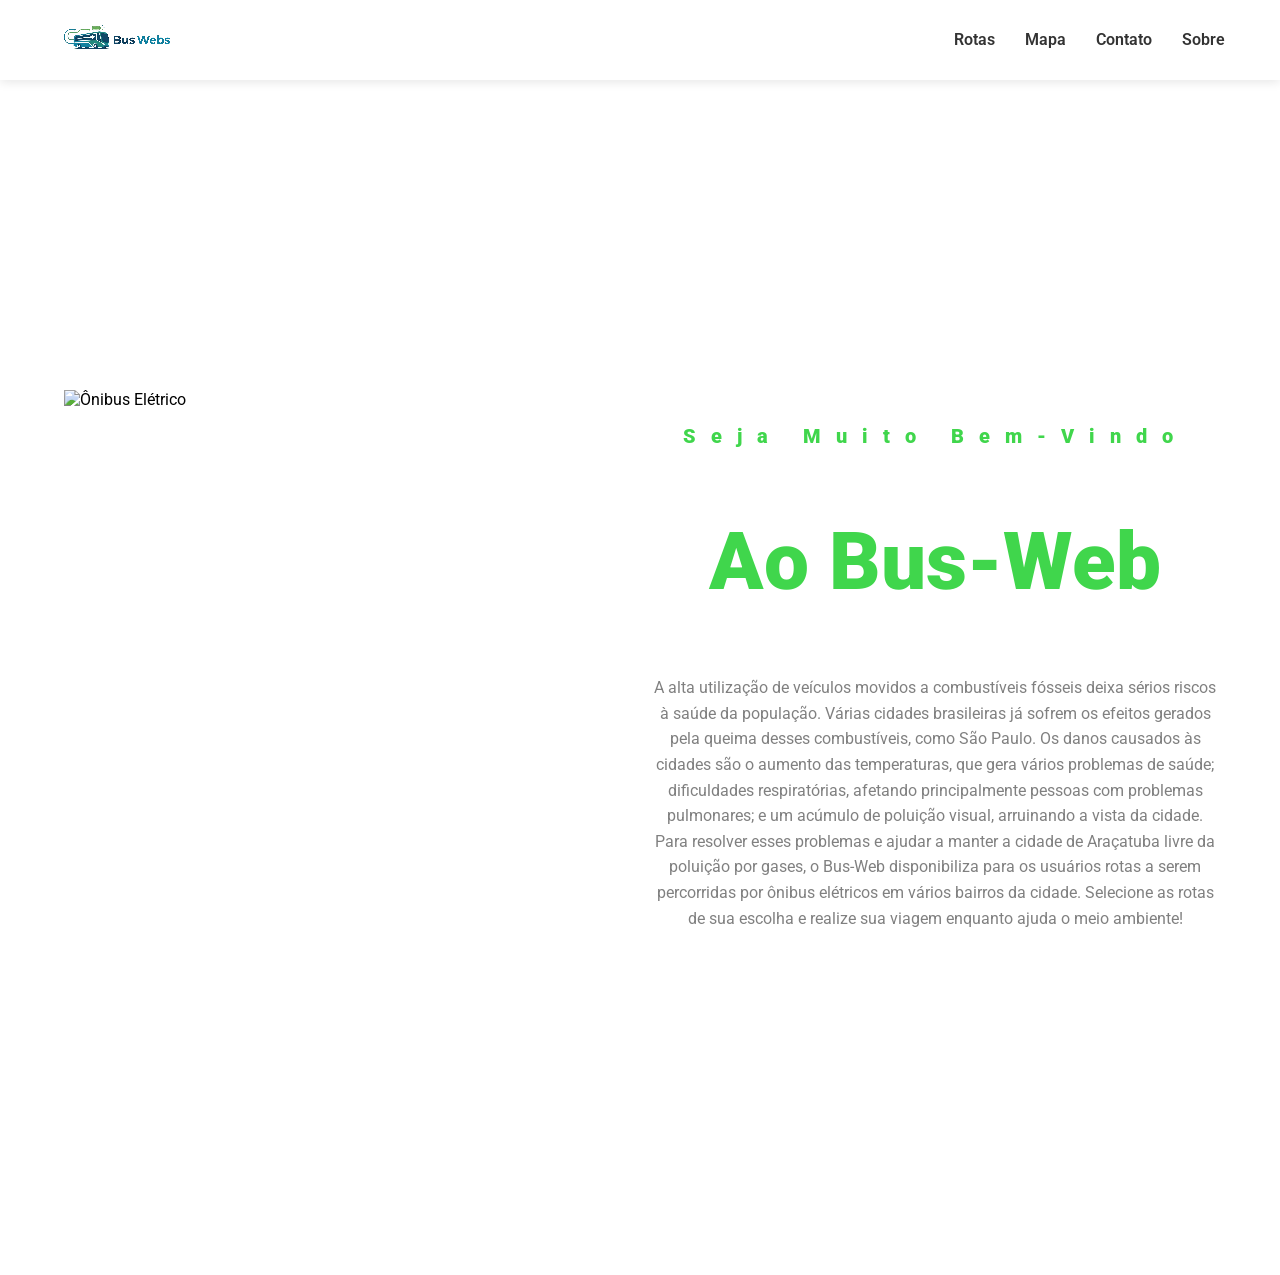
==== index.html @ e83d5c9b "Correção do style no index" ====
<!DOCTYPE html>
<html lang="pt-br">
<head>
    <meta charset="UTF-8">
    <meta name="viewport" content="width=device-width, initial-scale=1.0">
    <title>BusWebs</title>
    <link rel="stylesheet" href="/style/nav-bar-style.css">
    <link rel="stylesheet" href="/style/index-style.css">
</head>
<body>
 
    <nav class="navbar">

        <ul class="nav-bar-links">
        </ul>

    </nav>

    <!--Aréa onde se localiza A Imagem Secundária junto com a Imagem do Onibus-->
<section>

    <!--Area onde se Localiza a imagem do Onibus-->
    <div class="container-principal">

        <div class="areaImagem">

            <img src="Imagens/onibusverdin.jpeg" alt="Ônibus Elétrico" width="200" height="300">

        </div>

        <!--Area Onde Se localiza a área do Texto ao lado da Imagem!-->
        <div class="areaTexto">

            <h2 class="titulo-menor">Seja Muito Bem-Vindo</h2>
            <h2 class="titulo-principal">Ao Bus-Web</h2>

            <p>
                A alta utilização de veículos movidos a combustíveis fósseis deixa sérios riscos à saúde da população. Várias cidades brasileiras
                já sofrem os efeitos gerados pela queima desses combustíveis, como São Paulo. Os danos causados às cidades são o aumento das temperaturas,
                que gera vários problemas de saúde; dificuldades respiratórias, afetando principalmente pessoas com problemas pulmonares; e um acúmulo 
                de poluição visual, arruinando a vista da cidade. Para resolver esses problemas e ajudar a manter a cidade de Araçatuba livre da poluição por gases, 
                o Bus-Web disponibiliza para os usuários rotas a serem percorridas por ônibus elétricos em vários bairros da cidade. 
                Selecione as rotas de sua escolha e realize sua viagem enquanto ajuda o meio ambiente!
            </p>
        </div>

    </div>

</Section>

    <footer></footer>
    <script type= "module" src="/scripts/navBar.js"></script>
</body>
</html>
---- style/nav-bar-style.css ----
/* Cores fixas para facilitar na hora de alterar */
:root{
    --cor-fundo-principal: #ffffff;
    --cor-fundo-secundaria: ;
    --cor-passar-mouse-link: #007bff;
    --cor-link: #333333;
}
/* Navbar */
.navbar {
    width: 100%;
    height: 80px;
    background-color: var(--cor-fundo-principal);
    display: flex;
    align-items: center;
    justify-content: center;
    padding: 0 40px;
    box-shadow: 0 2px 10px rgba(0, 0, 0, 0.1);
    position: sticky;
}

/* Lista de links */
.nav-bar-links {
    width: 100%;
    max-width: 1200px;
    display: flex;
    align-items: center;
    justify-content: space-between;
    list-style: none;
    margin: 0;
    padding: 0;
}

/* Logo */
.nav-bar-links img {
    width: 130px;
    height: auto;
    cursor: pointer;
}

/* Links */
.nav-bar-links a {
    text-decoration: none;
    color: var(--cor-link);
    font-size: 16px;
    font-weight: 600;
    padding: 10px 15px;
    transition: 0.3s ease; /* TEMPO PARA MUDAR A COR NO HOVER E VOLTAR A ORIGINAL*/
    position: relative;
}

/* Joga o icone para a esquerda movendo todo o resto para direita */
.nav-bar-links li:first-child {
    margin-right: auto;
}

/* Efeito do hover (somente mudar a cor)*/
.nav-bar-links a:hover {
    color: var(--cor-passar-mouse-link);
}
---- style/index-style.css ----
@import url('https://fonts.googleapis.com/css2?family=Roboto:ital,wght@0,100..900;1,100..900&display=swap');
@import url('https://fonts.googleapis.com/css2?family=Story+Script&display=swap');

*{
    box-sizing: border-box;
}

body{
    margin: 0;
    font-family: "Roboto", sans-serif;
}

section{
    background-color: white;
    width: 100%;
}

.container-principal{
    display: flex;
    flex-direction: row;
    align-items: center;
    justify-content: center;
    gap: 40px;

    width: 100%;
    max-width: 1400px;
    padding: 60px 5%;
}

.areaTexto{
    flex: 1;
    min-width: 0;
    text-align: center;
}

.areaTexto h2{
    font-weight: 900;
    color: #40d64c; 
}

.titulo-menor{
    font-size: 20px;
    letter-spacing: 15px;
}

.titulo-principal{
    font-size: 80px;
}

.areaTexto p{
    text-align: center;
    color: gray;
    line-height: 1.6;
}

.areaImagem{
    flex: 0 0 35%;

}

.areaImagem img{
    display: block;
    width: 550px;
    height: auto;
    padding-top: 250px;
}
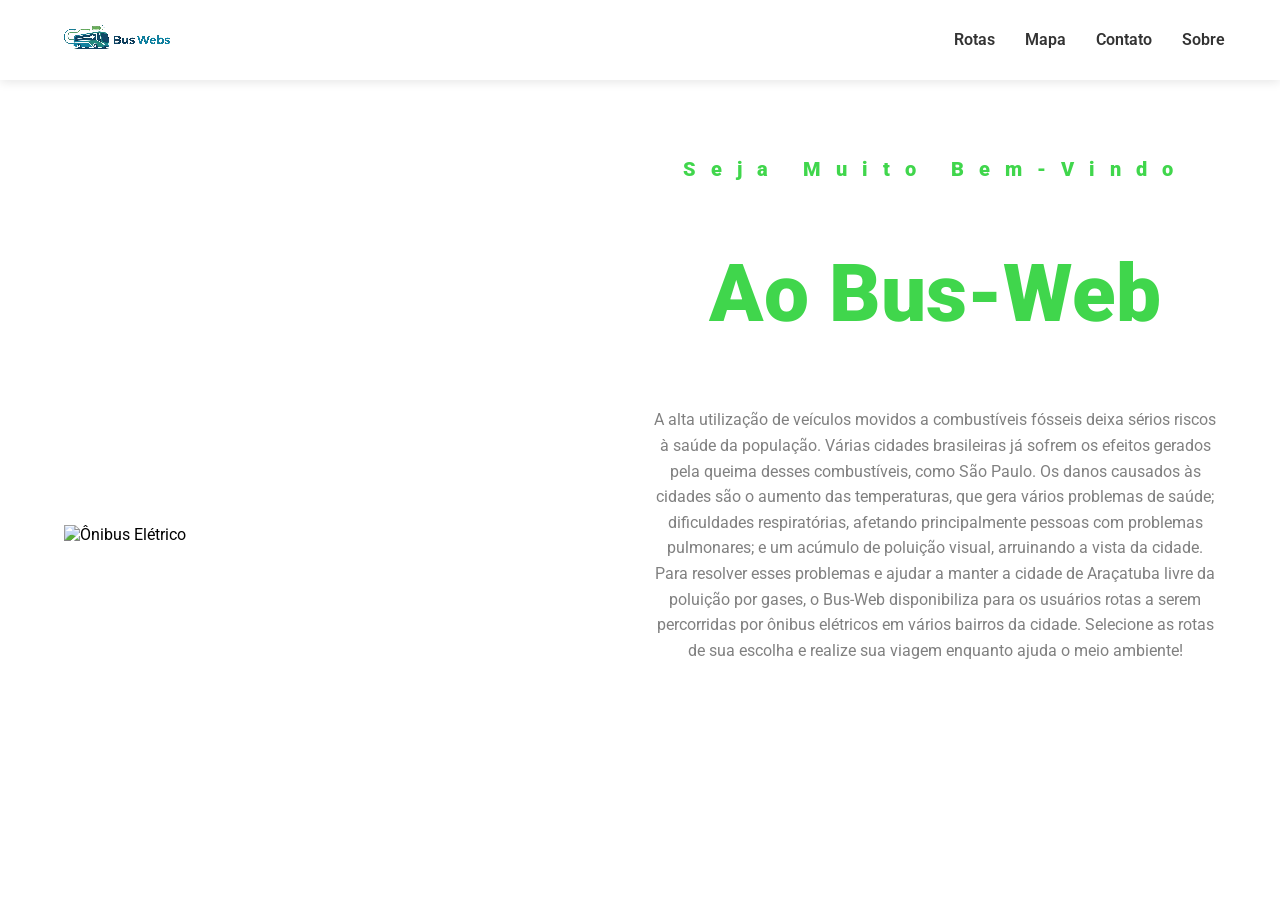
==== commit 928329b6: "Eu modifiquei o arquivo para que fique com identação correta e com pasta correta" ====
--- a/index.html
+++ b/index.html
@@ -1,54 +1,44 @@
 <!DOCTYPE html>
 <html lang="pt-br">
-<head>
-    <meta charset="UTF-8">
-    <meta name="viewport" content="width=device-width, initial-scale=1.0">
-    <title>BusWebs</title>
-    <link rel="stylesheet" href="/style/nav-bar-style.css">
-    <link rel="stylesheet" href="/style/index-style.css">
-</head>
-<body>
- 
-    <nav class="navbar">
+    <head>
+        <meta charset="UTF-8">
+        <meta name="viewport" content="width=device-width, initial-scale=1.0">
+        <title>BusWebs</title>
+        <link rel="stylesheet" href="style/nav-bar-style.css">
+        <link rel="stylesheet" href="style/index-style.css">
+    </head>
+    <body>
+        <nav class="navbar">
+            <ul class="nav-bar-links">
+            </ul>
+        </nav>
 
-        <ul class="nav-bar-links">
-        </ul>
+        <!--Aréa onde se localiza A Imagem Secundária junto com a Imagem do Onibus-->
+        <section>
+            <!--Area onde se Localiza a imagem do Onibus-->
+            <div class="container-principal">
+                <div class="areaImagem">
+                    <img src="Imagens/onibusverdin.jpeg" alt="Ônibus Elétrico">
+                </div>
 
-    </nav>
+                <!--Area Onde Se localiza a área do Texto ao lado da Imagem!-->
+                <div class="areaTexto">
+                    <h2 class="titulo-menor">Seja Muito Bem-Vindo</h2>
+                    <h2 class="titulo-principal">Ao Bus-Web</h2>
 
-    <!--Aréa onde se localiza A Imagem Secundária junto com a Imagem do Onibus-->
-<section>
+                    <p>
+                        A alta utilização de veículos movidos a combustíveis fósseis deixa sérios riscos à saúde da população. Várias cidades brasileiras
+                        já sofrem os efeitos gerados pela queima desses combustíveis, como São Paulo. Os danos causados às cidades são o aumento das temperaturas,
+                        que gera vários problemas de saúde; dificuldades respiratórias, afetando principalmente pessoas com problemas pulmonares; e um acúmulo 
+                        de poluição visual, arruinando a vista da cidade. Para resolver esses problemas e ajudar a manter a cidade de Araçatuba livre da poluição por gases, 
+                        o Bus-Web disponibiliza para os usuários rotas a serem percorridas por ônibus elétricos em vários bairros da cidade. 
+                        Selecione as rotas de sua escolha e realize sua viagem enquanto ajuda o meio ambiente!
+                    </p>
+                </div>
+            </div>
+        </section>
 
-    <!--Area onde se Localiza a imagem do Onibus-->
-    <div class="container-principal">
-
-        <div class="areaImagem">
-
-            <img src="Imagens/onibusverdin.jpeg" alt="Ônibus Elétrico" width="200" height="300">
-
-        </div>
-
-        <!--Area Onde Se localiza a área do Texto ao lado da Imagem!-->
-        <div class="areaTexto">
-
-            <h2 class="titulo-menor">Seja Muito Bem-Vindo</h2>
-            <h2 class="titulo-principal">Ao Bus-Web</h2>
-
-            <p>
-                A alta utilização de veículos movidos a combustíveis fósseis deixa sérios riscos à saúde da população. Várias cidades brasileiras
-                já sofrem os efeitos gerados pela queima desses combustíveis, como São Paulo. Os danos causados às cidades são o aumento das temperaturas,
-                que gera vários problemas de saúde; dificuldades respiratórias, afetando principalmente pessoas com problemas pulmonares; e um acúmulo 
-                de poluição visual, arruinando a vista da cidade. Para resolver esses problemas e ajudar a manter a cidade de Araçatuba livre da poluição por gases, 
-                o Bus-Web disponibiliza para os usuários rotas a serem percorridas por ônibus elétricos em vários bairros da cidade. 
-                Selecione as rotas de sua escolha e realize sua viagem enquanto ajuda o meio ambiente!
-            </p>
-        </div>
-
-    </div>
-
-</Section>
-
-    <footer></footer>
-    <script type= "module" src="/scripts/navBar.js"></script>
-</body>
+        <footer></footer>
+        <script type= "module" src="/scripts/navBar.js"></script>
+    </body>
 </html>
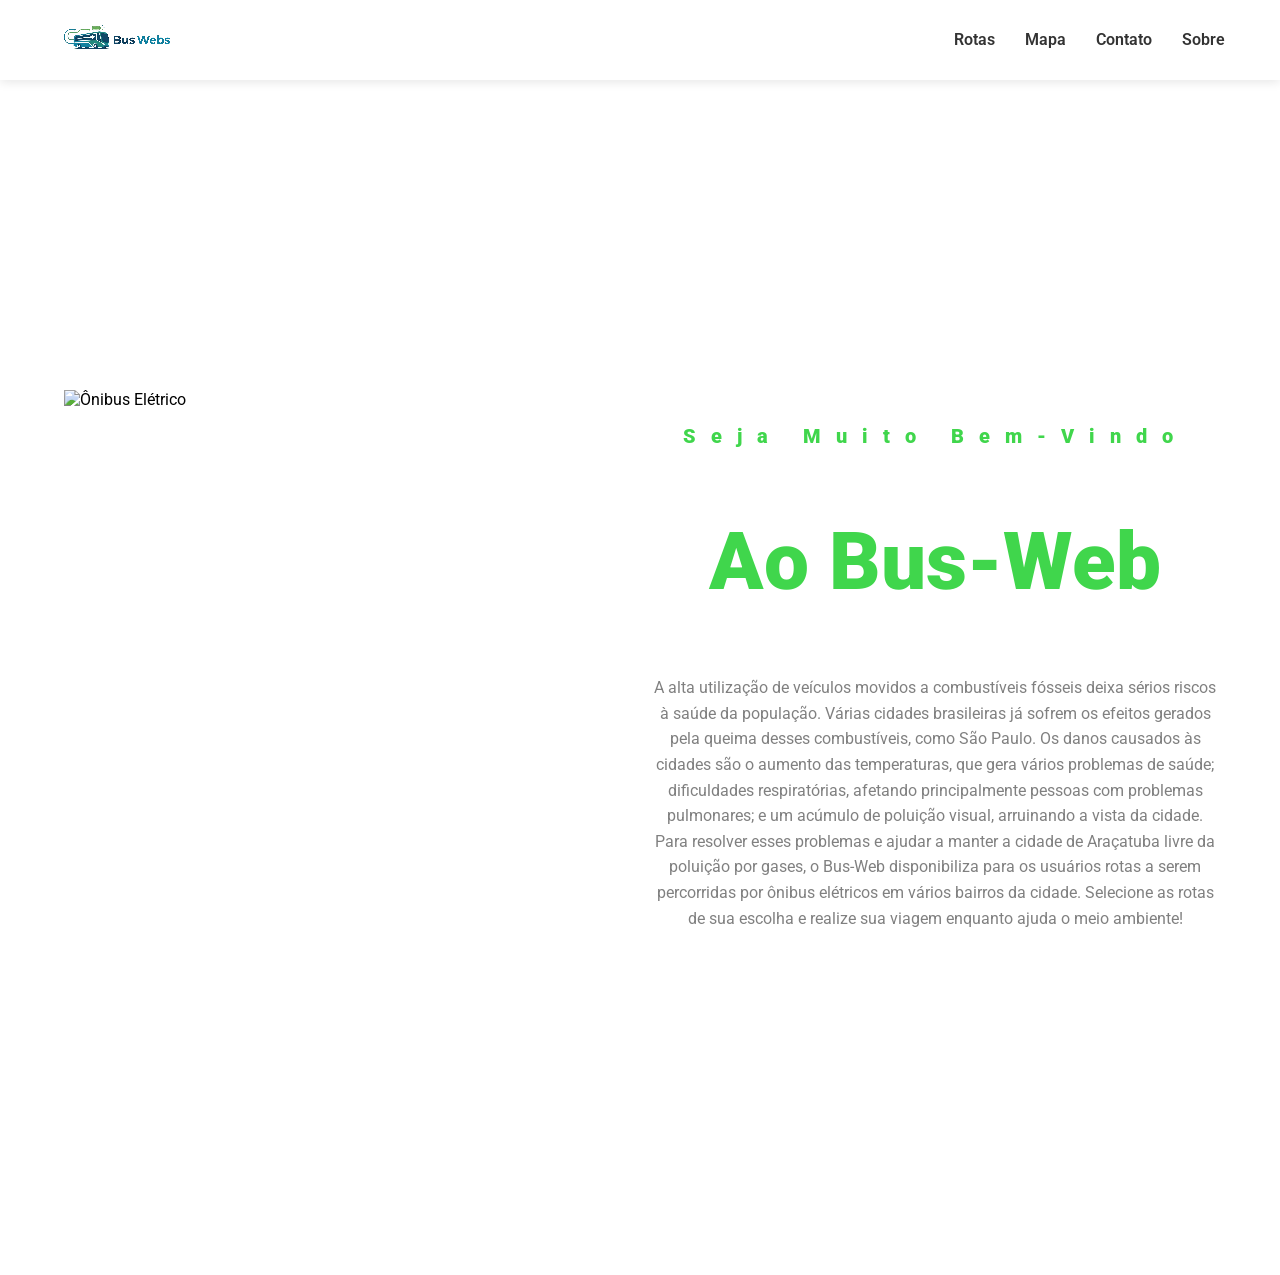
==== commit afd6c9dd: "I merged this file." ====
--- a/index.html
+++ b/index.html
@@ -6,6 +6,7 @@
         <title>BusWebs</title>
         <link rel="stylesheet" href="style/nav-bar-style.css">
         <link rel="stylesheet" href="style/index-style.css">
+        <link rel="shortcut icon" href="imagens/favicon.png" type="image/x-icon">
     </head>
     <body>
         <nav class="navbar">
@@ -15,17 +16,17 @@
 
         <!--Aréa onde se localiza A Imagem Secundária junto com a Imagem do Onibus-->
         <section>
-            <!--Area onde se Localiza a imagem do Onibus-->
+
+        <!--Area onde se Localiza a imagem do Onibus-->
             <div class="container-principal">
                 <div class="areaImagem">
-                    <img src="Imagens/onibusverdin.jpeg" alt="Ônibus Elétrico">
+                    <img src="Imagens/onibusverdin.jpeg" alt="Ônibus Elétrico" width="200" height="300">
                 </div>
 
                 <!--Area Onde Se localiza a área do Texto ao lado da Imagem!-->
                 <div class="areaTexto">
                     <h2 class="titulo-menor">Seja Muito Bem-Vindo</h2>
                     <h2 class="titulo-principal">Ao Bus-Web</h2>
-
                     <p>
                         A alta utilização de veículos movidos a combustíveis fósseis deixa sérios riscos à saúde da população. Várias cidades brasileiras
                         já sofrem os efeitos gerados pela queima desses combustíveis, como São Paulo. Os danos causados às cidades são o aumento das temperaturas,
@@ -38,6 +39,7 @@
             </div>
         </section>
 
+
         <footer></footer>
         <script type= "module" src="/scripts/navBar.js"></script>
     </body>
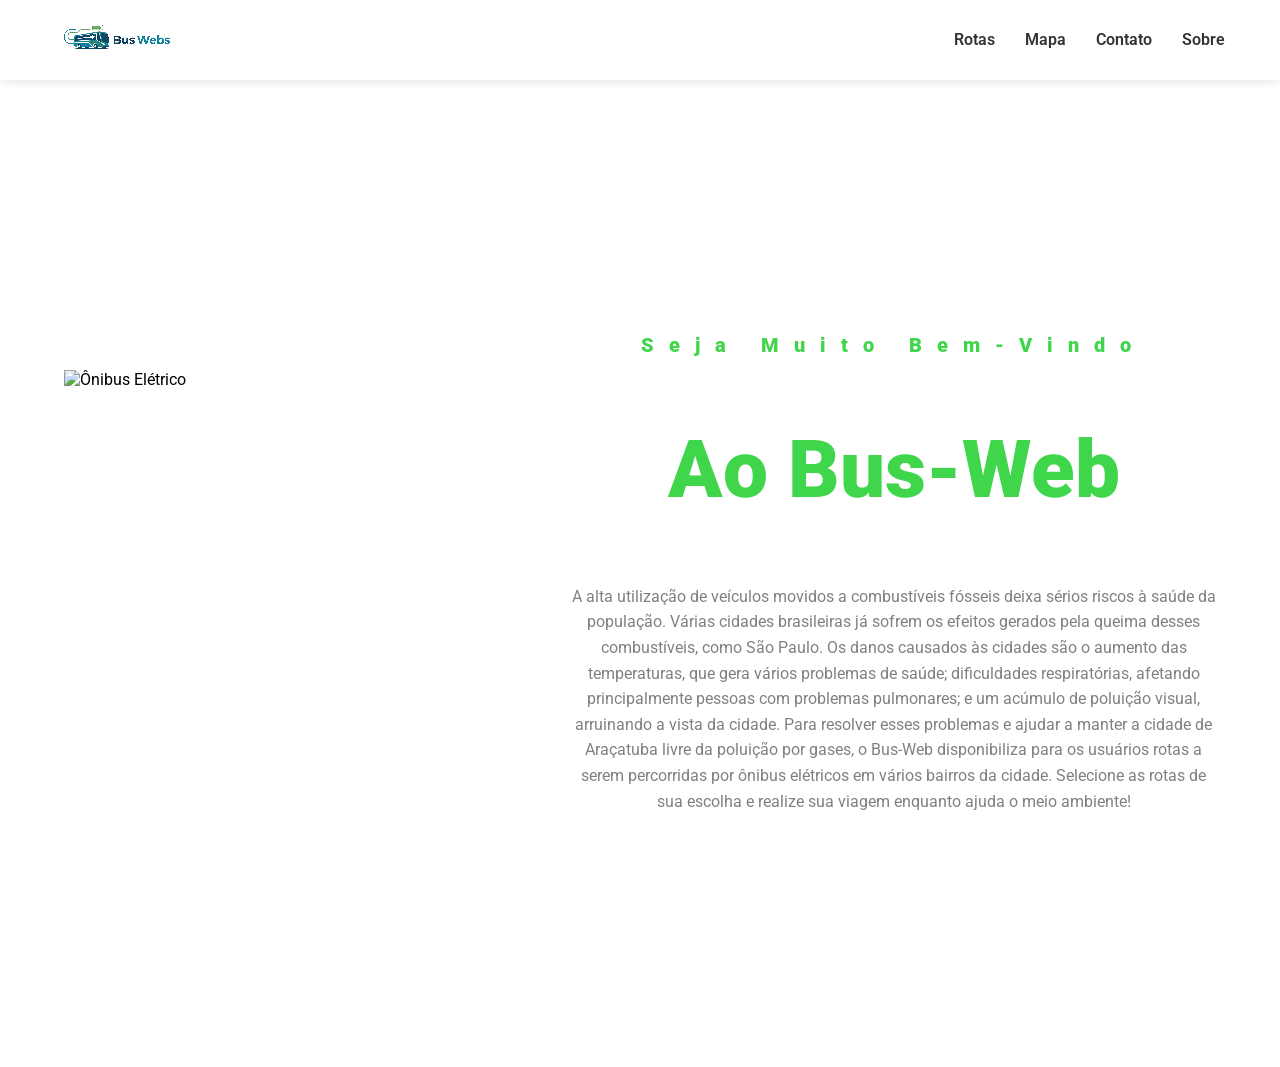
==== commit a4ff6253: "Changed some stuff lol" ====
--- a/index.html
+++ b/index.html
@@ -16,8 +16,6 @@
 
         <!--Aréa onde se localiza A Imagem Secundária junto com a Imagem do Onibus-->
         <section>
-
-        <!--Area onde se Localiza a imagem do Onibus-->
             <div class="container-principal">
                 <div class="areaImagem">
                     <img src="Imagens/onibusverdin.jpeg" alt="Ônibus Elétrico" width="200" height="300">
@@ -41,6 +39,6 @@
 
 
         <footer></footer>
-        <script type= "module" src="/scripts/navBar.js"></script>
+        <script type= "module" src="scripts/navBar.js"></script>
     </body>
 </html>
--- a/style/index-style.css
+++ b/style/index-style.css
@@ -20,11 +20,10 @@
     flex-direction: row;
     align-items: center;
     justify-content: center;
-    gap: 40px;
+    gap: 70px;
 
     width: 100%;
-    max-width: 1400px;
-    padding: 60px 5%;
+    padding: 40px 5%;
 }
 
 .areaTexto{
@@ -54,13 +53,13 @@
 }
 
 .areaImagem{
-    flex: 0 0 35%;
+    flex: 0 0 38%;
 
 }
 
 .areaImagem img{
     display: block;
-    width: 550px;
+    width: 100%;
     height: auto;
     padding-top: 250px;
 }
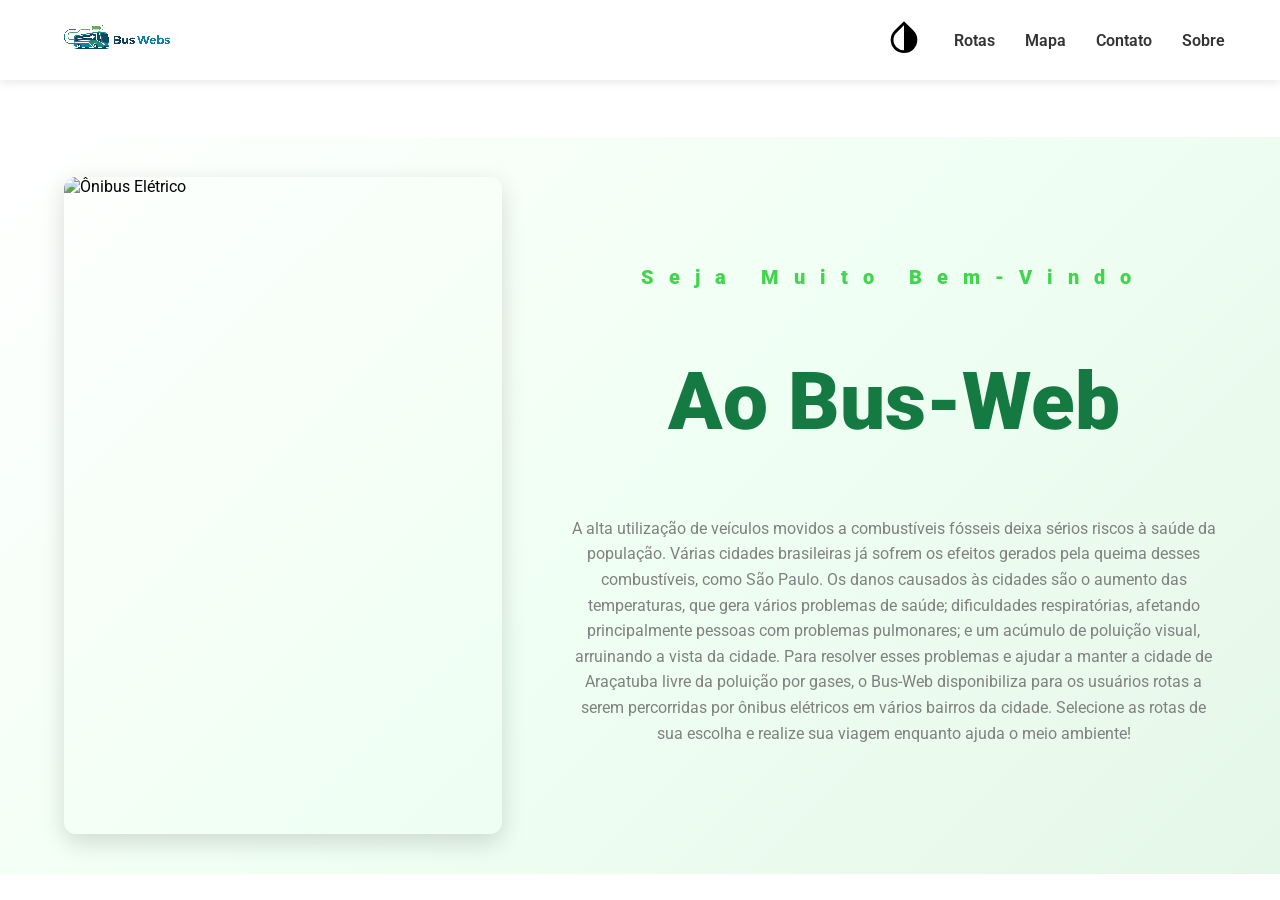
==== commit c804fcd2: "Atualização do CSS da página Index" ====
--- a/index.html
+++ b/index.html
@@ -12,7 +12,7 @@
         <nav class="navbar">
             <ul class="nav-bar-links">
             </ul>
-        </nav>
+        </nav><br><br><br>
 
         <!--Aréa onde se localiza A Imagem Secundária junto com a Imagem do Onibus-->
         <section>
--- a/style/index-style.css
+++ b/style/index-style.css
@@ -3,6 +3,7 @@
 
 *{
     box-sizing: border-box;
+    background-color: color;
 }
 
 body{
@@ -11,7 +12,7 @@
 }
 
 section{
-    background-color: white;
+    background: linear-gradient(135deg,#ffffff,#f0fff3,#e5f7e9);
     width: 100%;
 }
 
@@ -34,16 +35,18 @@
 
 .areaTexto h2{
     font-weight: 900;
-    color: #40d64c; 
+
 }
 
 .titulo-menor{
     font-size: 20px;
     letter-spacing: 15px;
+    color: #40d64c; 
 }
 
 .titulo-principal{
     font-size: 80px;
+    color: #147A42;
 }
 
 .areaTexto p{
@@ -61,5 +64,12 @@
     display: block;
     width: 100%;
     height: auto;
-    padding-top: 250px;
+    border-radius: 12px;
+    box-shadow: 0px 8px 25px rgba(0, 0, 0, 0.15);
+    transition: 0.4s ease;
+}
+
+.areaImagem img:hover{
+    transform: scale(1.03);
+    box-shadow: 0px 12px 30px rgba(0, 0, 0, 0.20);
 }
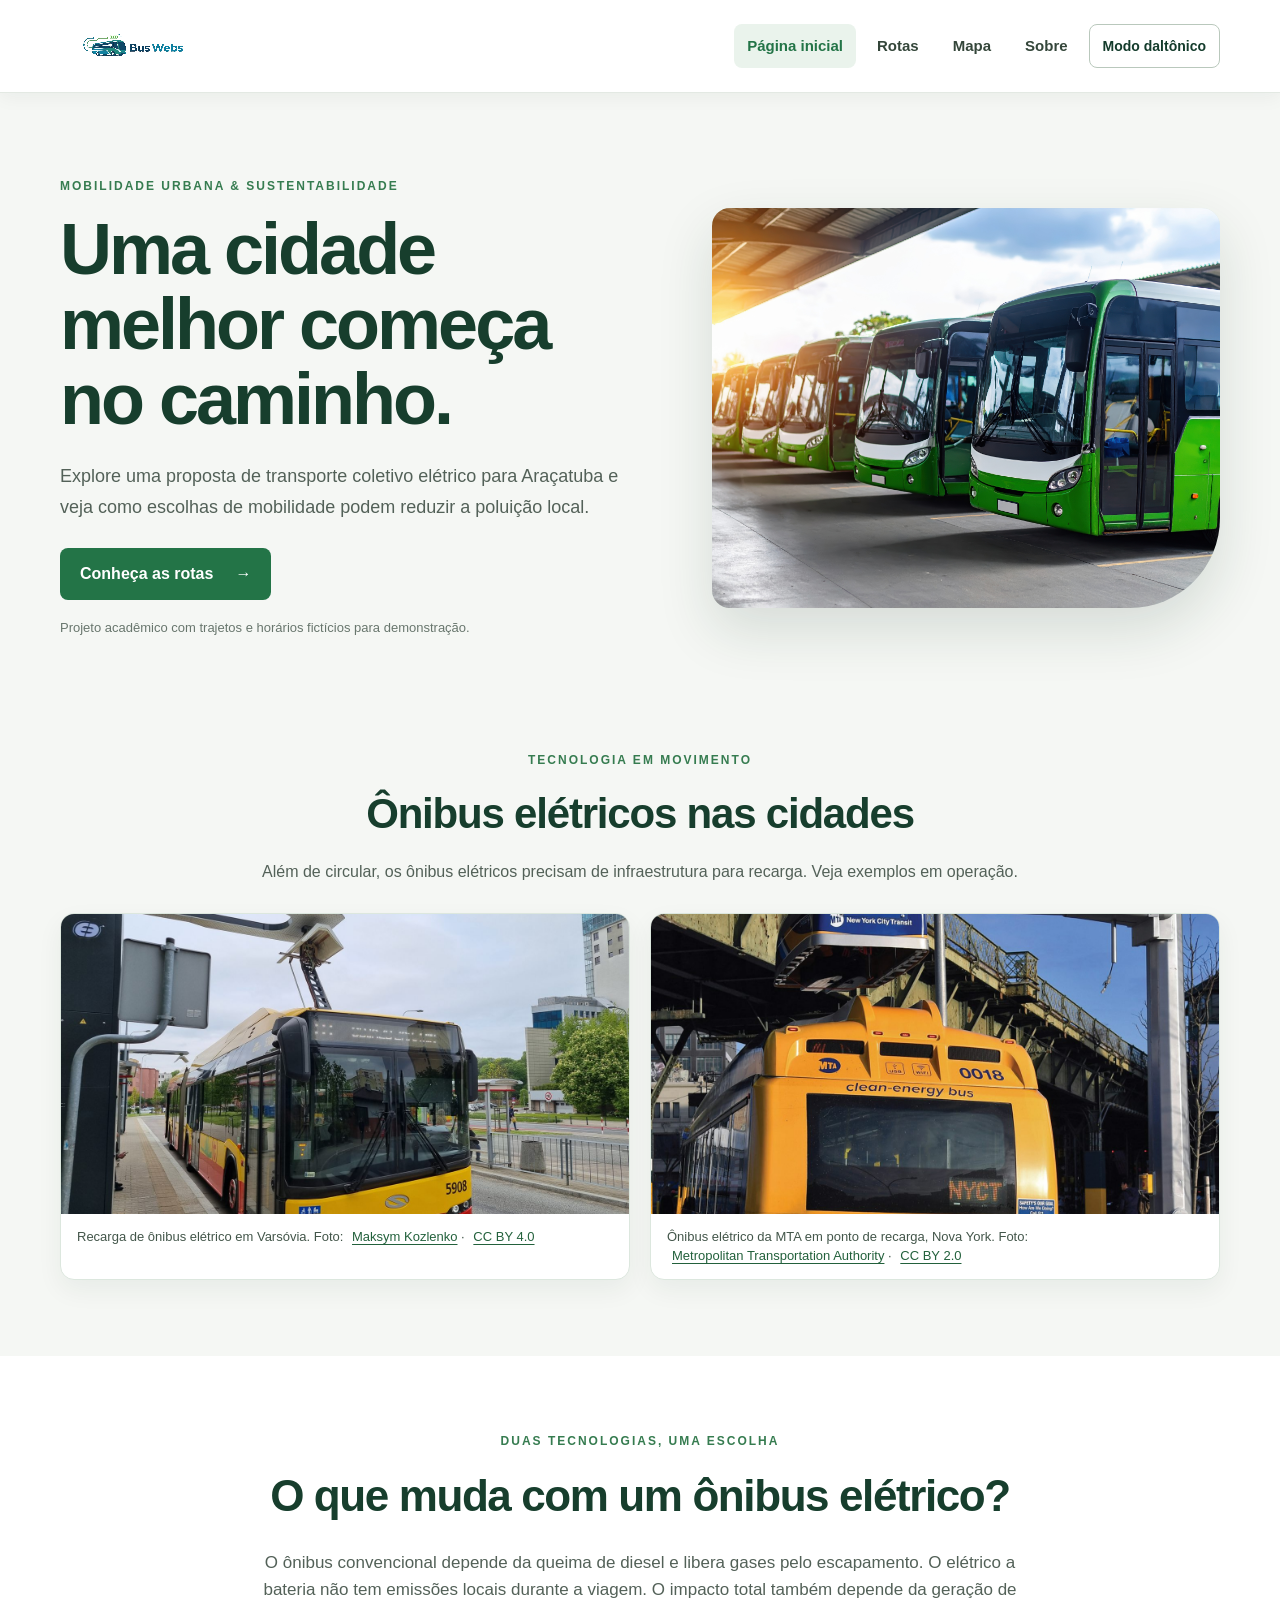
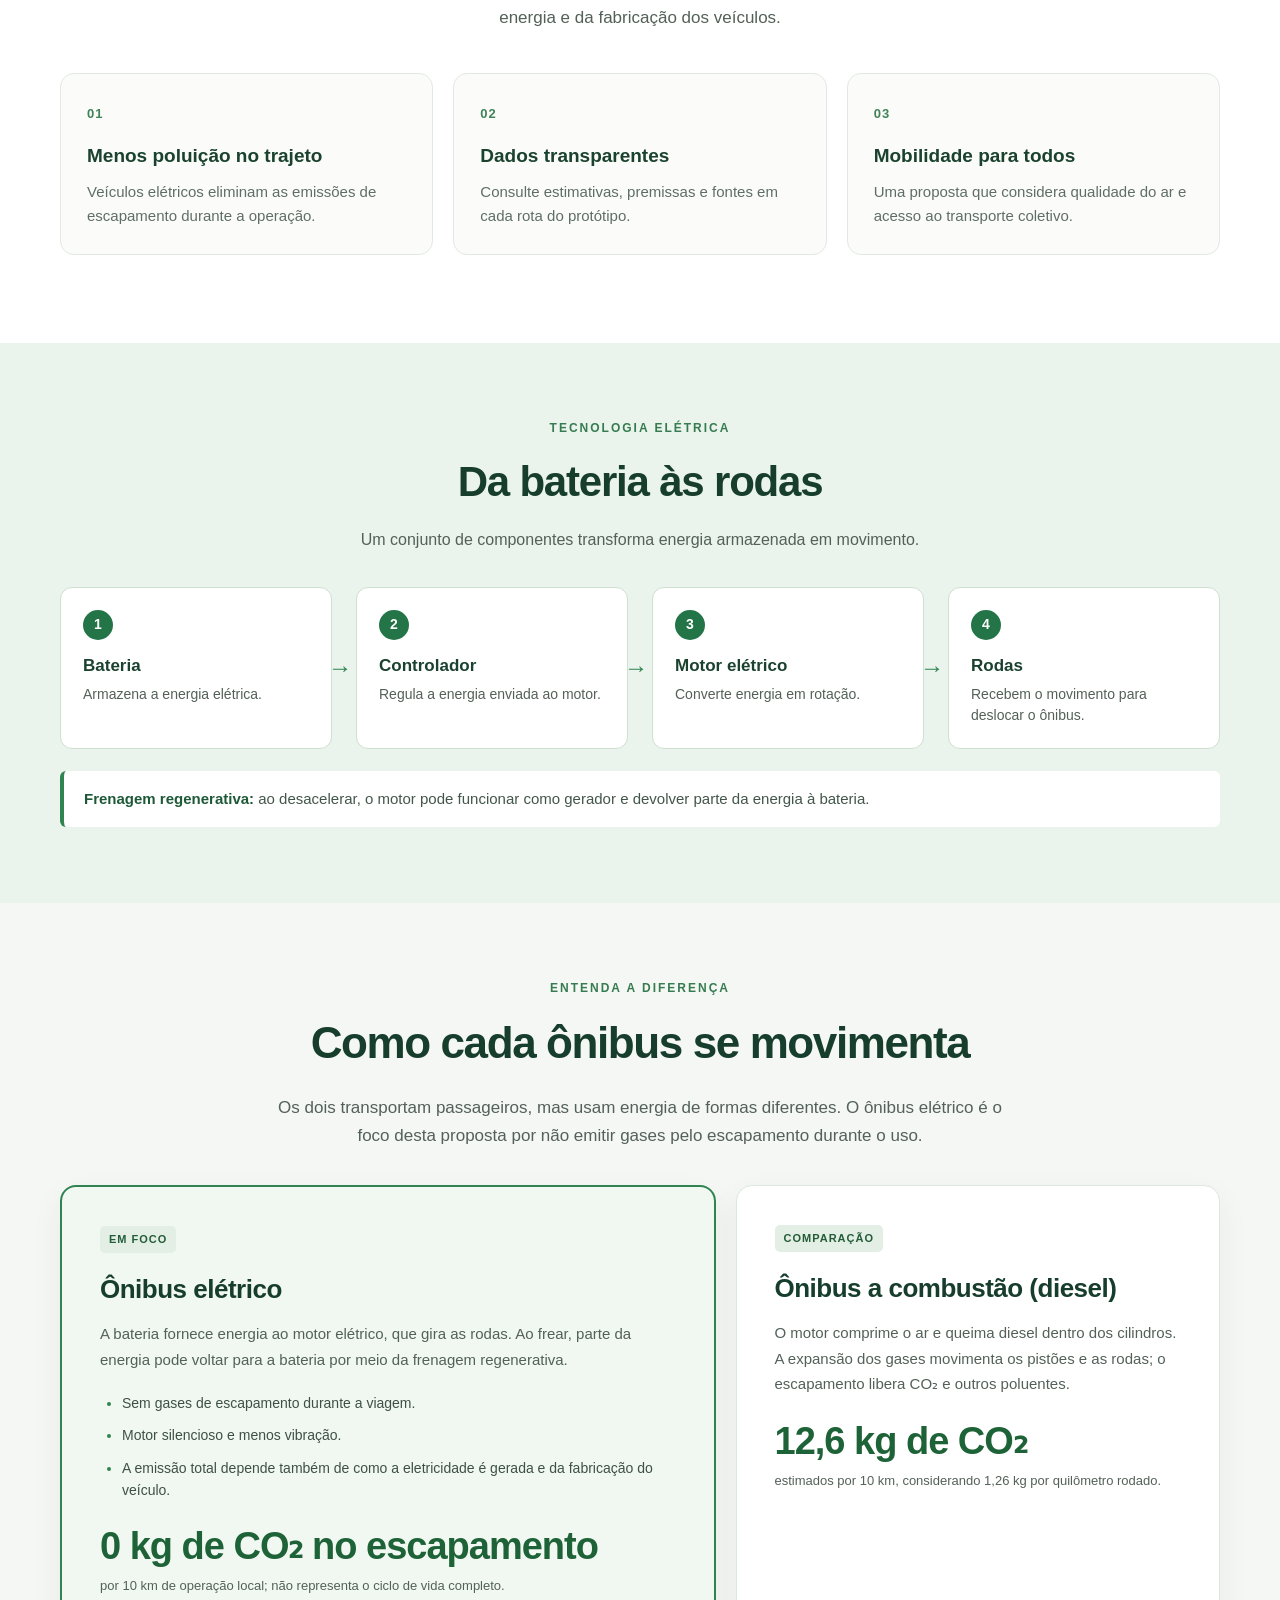
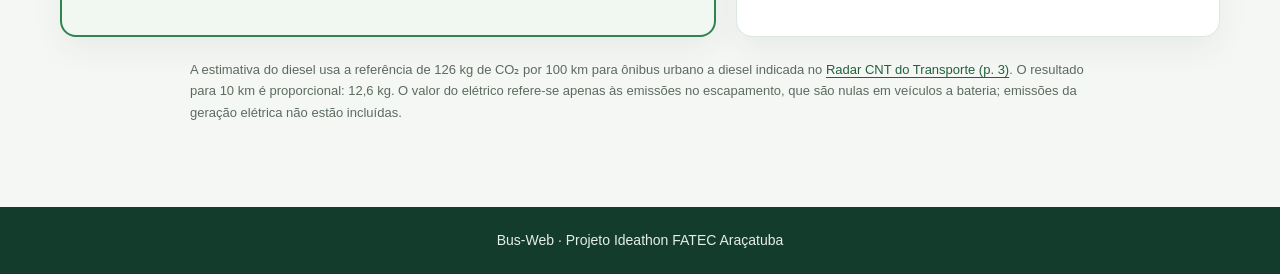
==== commit 54ac5f03: "Ajuste geral do site" ====
--- a/index.html
+++ b/index.html
@@ -1,44 +1,105 @@
-<!DOCTYPE html>
-<html lang="pt-br">
-    <head>
-        <meta charset="UTF-8">
-        <meta name="viewport" content="width=device-width, initial-scale=1.0">
-        <title>BusWebs</title>
-        <link rel="stylesheet" href="style/nav-bar-style.css">
-        <link rel="stylesheet" href="style/index-style.css">
-        <link rel="shortcut icon" href="imagens/favicon.png" type="image/x-icon">
-    </head>
-    <body>
-        <nav class="navbar">
-            <ul class="nav-bar-links">
-            </ul>
-        </nav><br><br><br>
-
-        <!--Aréa onde se localiza A Imagem Secundária junto com a Imagem do Onibus-->
-        <section>
-            <div class="container-principal">
-                <div class="areaImagem">
-                    <img src="Imagens/onibusverdin.jpeg" alt="Ônibus Elétrico" width="200" height="300">
-                </div>
-
-                <!--Area Onde Se localiza a área do Texto ao lado da Imagem!-->
-                <div class="areaTexto">
-                    <h2 class="titulo-menor">Seja Muito Bem-Vindo</h2>
-                    <h2 class="titulo-principal">Ao Bus-Web</h2>
-                    <p>
-                        A alta utilização de veículos movidos a combustíveis fósseis deixa sérios riscos à saúde da população. Várias cidades brasileiras
-                        já sofrem os efeitos gerados pela queima desses combustíveis, como São Paulo. Os danos causados às cidades são o aumento das temperaturas,
-                        que gera vários problemas de saúde; dificuldades respiratórias, afetando principalmente pessoas com problemas pulmonares; e um acúmulo 
-                        de poluição visual, arruinando a vista da cidade. Para resolver esses problemas e ajudar a manter a cidade de Araçatuba livre da poluição por gases, 
-                        o Bus-Web disponibiliza para os usuários rotas a serem percorridas por ônibus elétricos em vários bairros da cidade. 
-                        Selecione as rotas de sua escolha e realize sua viagem enquanto ajuda o meio ambiente!
-                    </p>
-                </div>
-            </div>
+<!DOCTYPE html>
+<html lang="pt-BR">
+<head>
+    <meta charset="UTF-8">
+    <meta name="viewport" content="width=device-width, initial-scale=1.0">
+    <meta name="description" content="Conheça uma proposta de mobilidade urbana mais limpa para Araçatuba e compare ônibus a diesel e elétricos.">
+    <title>Bus-Web | Mobilidade que transforma</title>
+    <link rel="stylesheet" href="style/nav-bar-style.css">
+    <link rel="stylesheet" href="style/index-style.css">
+    <link rel="shortcut icon" href="imagens/fav/favicon.png" type="image/x-icon">
+</head>
+<body>
+    <a class="skip-link" href="#conteudo">Pular para o conteúdo</a>
+    <nav class="navbar" aria-label="Navegação principal"><ul class="nav-bar-links"></ul></nav>
+    <main id="conteudo">
+        <section class="hero">
+            <div class="hero-conteudo">
+                <p class="sobretitulo">MOBILIDADE URBANA &amp; SUSTENTABILIDADE</p>
+                <h1>Uma cidade melhor começa no caminho.</h1>
+                <p class="hero-descricao">Explore uma proposta de transporte coletivo elétrico para Araçatuba e veja como escolhas de mobilidade podem reduzir a poluição local.</p>
+                <a class="botao-principal" href="pages/rotas.html">Conheça as rotas <span aria-hidden="true">→</span></a>
+                <p class="nota-prototipo">Projeto acadêmico com trajetos e horários fictícios para demonstração.</p>
+            </div>
+            <div class="hero-imagem"><img src="imagens/onibusverdin.jpeg" alt="Ônibus elétrico verde em uma via urbana"></div>
+        </section>
+        <section class="galeria-eletrica" aria-labelledby="galeria-titulo">
+            <div class="galeria-cabecalho">
+                <p class="sobretitulo">TECNOLOGIA EM MOVIMENTO</p>
+                <h2 id="galeria-titulo">Ônibus elétricos nas cidades</h2>
+                <p>Além de circular, os ônibus elétricos precisam de infraestrutura para recarga. Veja exemplos em operação.</p>
+            </div>
+            <div class="galeria-fotos">
+                <figure>
+                    <img src="imagens/galeria/onibus-eletrico-recarga-varsovia-web.jpg" alt="Ônibus elétrico conectado a uma estação de recarga em Varsóvia" loading="lazy" width="1400" height="1050">
+                    <figcaption>Recarga de ônibus elétrico em Varsóvia. Foto: <a href="https://commons.wikimedia.org/wiki/File:2024-0%3D424_Electric_bus_charging_in_Warsaw.jpg" target="_blank" rel="noopener noreferrer">Maksym Kozlenko</a> · <a href="https://creativecommons.org/licenses/by/4.0/" target="_blank" rel="noopener noreferrer">CC BY 4.0</a></figcaption>
+                </figure>
+                <figure>
+                    <img src="imagens/galeria/onibus-eletrico-mta-recarga-web.jpg" alt="Ônibus elétrico da MTA em estação de recarga em Nova York" loading="lazy" width="1400" height="1794">
+                    <figcaption>Ônibus elétrico da MTA em ponto de recarga, Nova York. Foto: <a href="https://commons.wikimedia.org/wiki/File:Electric_Bus_at_Charging_Station_(39845241680).jpg" target="_blank" rel="noopener noreferrer">Metropolitan Transportation Authority</a> · <a href="https://creativecommons.org/licenses/by/2.0/" target="_blank" rel="noopener noreferrer">CC BY 2.0</a></figcaption>
+                </figure>
+            </div>
         </section>
+        <section class="intro" aria-labelledby="comparar-titulo">
+            <p class="sobretitulo">DUAS TECNOLOGIAS, UMA ESCOLHA</p>
+            <h2 id="comparar-titulo">O que muda com um ônibus elétrico?</h2>
+            <p>O ônibus convencional depende da queima de diesel e libera gases pelo escapamento. O elétrico a bateria não tem emissões locais durante a viagem. O impacto total também depende da geração de energia e da fabricação dos veículos.</p>
+            <div class="destaques">
+                <article><span class="destaque-icone" aria-hidden="true">01</span><h3>Menos poluição no trajeto</h3><p>Veículos elétricos eliminam as emissões de escapamento durante a operação.</p></article>
+                <article><span class="destaque-icone" aria-hidden="true">02</span><h3>Dados transparentes</h3><p>Consulte estimativas, premissas e fontes em cada rota do protótipo.</p></article>
+                <article><span class="destaque-icone" aria-hidden="true">03</span><h3>Mobilidade para todos</h3><p>Uma proposta que considera qualidade do ar e acesso ao transporte coletivo.</p></article>
+            </div>
+        </section>
+        <section class="funcionamento-eletrico" aria-labelledby="funcionamento-titulo">
+            <div class="funcionamento-cabecalho">
+                <p class="sobretitulo">TECNOLOGIA ELÉTRICA</p>
+                <h2 id="funcionamento-titulo">Da bateria às rodas</h2>
+                <p>Um conjunto de componentes transforma energia armazenada em movimento.</p>
+            </div>
+            <ol class="etapas-eletricas" aria-label="Etapas do funcionamento do ônibus elétrico">
+                <li><span class="etapa-numero">1</span><strong>Bateria</strong><span>Armazena a energia elétrica.</span></li>
+                <li><span class="etapa-numero">2</span><strong>Controlador</strong><span>Regula a energia enviada ao motor.</span></li>
+                <li><span class="etapa-numero">3</span><strong>Motor elétrico</strong><span>Converte energia em rotação.</span></li>
+                <li><span class="etapa-numero">4</span><strong>Rodas</strong><span>Recebem o movimento para deslocar o ônibus.</span></li>
+            </ol>
+            <p class="frenagem-regenerativa"><strong>Frenagem regenerativa:</strong> ao desacelerar, o motor pode funcionar como gerador e devolver parte da energia à bateria.</p>
+        </section>
+        <section class="comparativo-tecnologias" aria-labelledby="tecnologias-titulo">
+            <div class="comparativo-cabecalho">
+                <p class="sobretitulo">ENTENDA A DIFERENÇA</p>
+                <h2 id="tecnologias-titulo">Como cada ônibus se movimenta</h2>
+                <p>Os dois transportam passageiros, mas usam energia de formas diferentes. O ônibus elétrico é o foco desta proposta por não emitir gases pelo escapamento durante o uso.</p>
+            </div>
+            <div class="tecnologias-grade">
+                <article class="tecnologia-eletrica">
+                    <span class="tecnologia-selo">EM FOCO</span>
+                    <h3>Ônibus elétrico</h3>
+                    <p class="tecnologia-resumo">A bateria fornece energia ao motor elétrico, que gira as rodas. Ao frear, parte da energia pode voltar para a bateria por meio da frenagem regenerativa.</p>
+                    <ul>
+                        <li>Sem gases de escapamento durante a viagem.</li>
+                        <li>Motor silencioso e menos vibração.</li>
+                        <li>A emissão total depende também de como a eletricidade é gerada e da fabricação do veículo.</li>
+                    </ul>
+                    <p class="emissao-destaque">0 kg de CO₂ no escapamento</p>
+                    <p class="emissao-legenda">por 10 km de operação local; não representa o ciclo de vida completo.</p>
+                </article>
+                <article class="tecnologia-combustao">
+                    <span class="tecnologia-selo">COMPARAÇÃO</span>
+                    <h3>Ônibus a combustão (diesel)</h3>
+                    <p class="tecnologia-resumo">O motor comprime o ar e queima diesel dentro dos cilindros. A expansão dos gases movimenta os pistões e as rodas; o escapamento libera CO₂ e outros poluentes.</p>
+                    <p class="emissao-destaque">12,6 kg de CO₂</p>
+                    <p class="emissao-legenda">estimados por 10 km, considerando 1,26 kg por quilômetro rodado.</p>
+                </article>
+            </div>
+            <p class="base-calculo">A estimativa do diesel usa a referência de 126 kg de CO₂ por 100 km para ônibus urbano a diesel indicada no <a href="https://despoluir.org.br/wp-content/uploads/2025/07/Radar-CNT-do-Transporte-Comparativos-de-emissoes-no-transporte.pdf" target="_blank" rel="noopener noreferrer">Radar CNT do Transporte (p. 3)</a>. O resultado para 10 km é proporcional: 12,6 kg. O valor do elétrico refere-se apenas às emissões no escapamento, que são nulas em veículos a bateria; emissões da geração elétrica não estão incluídas.</p>
+        </section>
+    </main>
+    <footer class="rodape-site"><p>Bus-Web · Projeto Ideathon FATEC Araçatuba</p></footer>
+    <script type="module" src="scripts/navBar.js"></script>
+</body>
+</html>
 
 
-        <footer></footer>
-        <script type= "module" src="scripts/navBar.js"></script>
-    </body>
-</html>
+
+
+
--- a/style/nav-bar-style.css
+++ b/style/nav-bar-style.css
@@ -1,62 +1,57 @@
-/* Cores fixas para facilitar na hora de alterar */
-:root{
-    --cor-fundo-principal: #ffffff;
-    --cor-fundo-secundaria: ;
-    --cor-passar-mouse-link: #007bff;
-    --cor-link: #333333;
+:root {
+    color-scheme: light;
+    --verde-900: #143c2c;
+    --verde-700: #237447;
+    --verde-600: #318451;
+    --verde-100: #eaf3ec;
+    --texto: #1d2c23;
+    --texto-suave: #526158;
+    --superficie: #fff;
 }
-/* Navbar */
-.navbar {
-    width: 100%;
-    height: 80px;
-    background-color: var(--cor-fundo-principal);
-    display: flex;
-    align-items: center;
-    justify-content: center;
-    padding: 0 40px;
-    box-shadow: 0 2px 10px rgba(0, 0, 0, 0.1);
-    position: sticky;
+* { box-sizing: border-box; }
+html { scroll-behavior: smooth; }
+body { margin: 0; color: var(--texto); background: #f5f7f4; font-family: Inter, "Segoe UI", Arial, sans-serif; line-height: 1.6; }
+.navbar { position: sticky; z-index: 10; top: 0; width: 100%; min-height: 78px; display: flex; align-items: center; justify-content: center; padding: 10px 28px; background: rgb(255 255 255 / 96%); border-bottom: 1px solid #e3e9e3; box-shadow: 0 4px 18px rgb(22 45 31 / 5%); }
+.nav-bar-links { width: min(1160px, 100%); display: flex; align-items: center; justify-content: flex-end; gap: 8px; list-style: none; margin: 0; padding: 0; }
+.nav-bar-links .nav-logo { margin-right: auto; }
+.nav-bar-links img { display: block; width: 126px; height: 54px; object-fit: contain; }
+.nav-bar-links a { display: inline-flex; align-items: center; min-height: 44px; padding: 9px 13px; border-radius: 8px; color: #34463a; font-size: 15px; font-weight: 650; text-decoration: none; transition: color .18s ease, background .18s ease; }
+.nav-bar-links a:hover, .nav-bar-links a[aria-current="page"] { color: var(--verde-700); background: var(--verde-100); }
+.botao-acessibilidade { min-height: 44px; padding: 9px 13px; border: 1px solid #b9c8bc; border-radius: 8px; background: white; color: var(--verde-900); font: inherit; font-size: 14px; font-weight: 650; cursor: pointer; }
+.botao-acessibilidade[aria-pressed="true"] { color: white; background: var(--verde-900); border-color: var(--verde-900); }
+a:focus-visible, button:focus-visible, summary:focus-visible { outline: 3px solid #d18a13; outline-offset: 3px; }
+.rodape-site { padding: 22px; background: #143c2c; color: #e4eee6; text-align: center; font-size: 14px; }
+.rodape-site p { margin: 0; }
+.skip-link { position: absolute; z-index: 20; top: -100px; left: 16px; padding: 10px 14px; border-radius: 6px; background: #143c2c; color: #fff; font-weight: 700; }
+.skip-link:focus { top: 12px; }
+
+@media (max-width: 700px) {
+    .navbar { position: relative; padding: 10px 16px; }
+    .nav-bar-links { flex-wrap: wrap; justify-content: center; gap: 2px; }
+    .nav-bar-links .nav-logo { flex: 1 0 100%; margin: 0 0 4px; text-align: center; }
+    .nav-bar-links img { margin: auto; }
+    .nav-bar-links a { padding: 8px 9px; font-size: 14px; }
 }
+@media (prefers-reduced-motion: reduce) { *, *::before, *::after { scroll-behavior: auto !important; transition-duration: .01ms !important; } }
 
-/* Lista de links */
-.nav-bar-links {
-    width: 100%;
-    max-width: 1200px;
-    display: flex;
-    align-items: center;
-    justify-content: space-between;
-    list-style: none;
-    margin: 0;
-    padding: 0;
-}
-
-/* Logo */
-.nav-bar-links img {
-    width: 130px;
-    height: auto;
-    cursor: pointer;
-}
-
-/* Links */
-.nav-bar-links a {
-    text-decoration: none;
-    color: var(--cor-link);
-    font-size: 16px;
-    font-weight: 600;
-    padding: 10px 15px;
-    transition: 0.3s ease; /* TEMPO PARA MUDAR A COR NO HOVER E VOLTAR A ORIGINAL*/
-    position: relative;
-}
-
-/* Joga o icone para a esquerda movendo todo o resto para direita */
-.nav-bar-links li:first-child {
-    margin-right: auto;
-}
-
-/* Efeito do hover (somente mudar a cor)*/
-.nav-bar-links a:hover {
-    color: var(--cor-passar-mouse-link);
-}
-
-
-
+/* Paleta alternativa para deuteranopia: azul-marinho e âmbar substituem os verdes como sinais visuais. */
+body.modo-daltonismo { color: #172b4d; background: #f3f6fa; }
+body.modo-daltonismo .navbar { background: #fff; border-color: #a9b9cc; }
+body.modo-daltonismo .nav-bar-links a { color: #17324d; }
+body.modo-daltonismo .nav-bar-links a:hover, body.modo-daltonismo .nav-bar-links a[aria-current="page"] { color: #102b46; background: #dce9f6; }
+body.modo-daltonismo .botao-acessibilidade { color: #17324d; border-color: #17324d; }
+body.modo-daltonismo .botao-acessibilidade[aria-pressed="true"] { color: #fff; background: #17324d; border-color: #17324d; }
+body.modo-daltonismo main, body.modo-daltonismo section { filter: none; }
+body.modo-daltonismo h1, body.modo-daltonismo h2, body.modo-daltonismo h3 { color: #17324d; }
+body.modo-daltonismo .sobretitulo, body.modo-daltonismo .destaque-icone { color: #285c91; }
+body.modo-daltonismo .hero-descricao, body.modo-daltonismo .intro > p:not(.sobretitulo), body.modo-daltonismo .destaques article p, body.modo-daltonismo .nota-prototipo { color: #425b75; }
+body.modo-daltonismo .botao-principal { background: #17324d; color: #fff; }
+body.modo-daltonismo .intro { background: #e8eff7; }
+body.modo-daltonismo .destaques article, body.modo-daltonismo .mapa, body.modo-daltonismo .contato-email, body.modo-daltonismo .tudo { background: #fff; border-color: #9eb3ca; }
+body.modo-daltonismo .rodape-site { background: #17324d; }
+body.modo-daltonismo .mapa .localizacao, body.modo-daltonismo .pagina-contato .contato-descricao, body.modo-daltonismo .tudo p { color: #425b75; }
+body.modo-daltonismo .contato-endereco, body.modo-daltonismo .container > p a { color: #174f7d; }
+body.modo-daltonismo .tudo .proposito { color: #17324d; background: #e8eff7; }
+body.modo-daltonismo .pagina-rotas section > h2 { color: #17324d; }
+body.modo-daltonismo .AvisoRotas { color: #425b75; }
+body.modo-daltonismo .pagina-contato .contato h1 { color: #17324d; }
--- a/style/index-style.css
+++ b/style/index-style.css
@@ -1,75 +1,82 @@
-@import url('https://fonts.googleapis.com/css2?family=Roboto:ital,wght@0,100..900;1,100..900&display=swap');
-@import url('https://fonts.googleapis.com/css2?family=Story+Script&display=swap');
-
-*{
-    box-sizing: border-box;
-    background-color: color;
-}
-
-body{
-    margin: 0;
-    font-family: "Roboto", sans-serif;
-}
-
-section{
-    background: linear-gradient(135deg,#ffffff,#f0fff3,#e5f7e9);
-    width: 100%;
-}
-
-.container-principal{
-    display: flex;
-    flex-direction: row;
-    align-items: center;
-    justify-content: center;
-    gap: 70px;
-
-    width: 100%;
-    padding: 40px 5%;
-}
-
-.areaTexto{
-    flex: 1;
-    min-width: 0;
-    text-align: center;
-}
-
-.areaTexto h2{
-    font-weight: 900;
-
-}
-
-.titulo-menor{
-    font-size: 20px;
-    letter-spacing: 15px;
-    color: #40d64c; 
-}
-
-.titulo-principal{
-    font-size: 80px;
-    color: #147A42;
-}
-
-.areaTexto p{
-    text-align: center;
-    color: gray;
-    line-height: 1.6;
-}
-
-.areaImagem{
-    flex: 0 0 38%;
-
-}
-
-.areaImagem img{
-    display: block;
-    width: 100%;
-    height: auto;
-    border-radius: 12px;
-    box-shadow: 0px 8px 25px rgba(0, 0, 0, 0.15);
-    transition: 0.4s ease;
-}
-
-.areaImagem img:hover{
-    transform: scale(1.03);
-    box-shadow: 0px 12px 30px rgba(0, 0, 0, 0.20);
-}+.hero { display: grid; grid-template-columns: 1.05fr .95fr; align-items: center; gap: clamp(36px, 7vw, 90px); width: min(1160px, calc(100% - 48px)); margin: 56px auto 84px; }
+.hero-conteudo { padding: 28px 0; }
+.sobretitulo { margin: 0 0 16px; color: #367c50; font-size: 12px; font-weight: 800; letter-spacing: 2px; }
+.hero h1 { max-width: 620px; margin: 0; color: #173e2d; font-size: clamp(42px, 6vw, 72px); font-weight: 800; letter-spacing: -3px; line-height: 1.04; }
+.hero-descricao { max-width: 560px; margin: 24px 0; color: #536158; font-size: 18px; line-height: 1.75; }
+.botao-principal { display: inline-flex; align-items: center; gap: 22px; min-height: 52px; padding: 13px 20px; border-radius: 8px; background: #237447; color: white; font-weight: 700; text-decoration: none; }
+.botao-principal:hover { background: #174f30; }
+.nota-prototipo { margin: 18px 0 0; color: #68766d; font-size: 13px; }
+.hero-imagem { min-height: 400px; overflow: hidden; border-radius: 18px 18px 90px 18px; background: #dce9df; box-shadow: 0 22px 55px rgb(22 55 35 / 14%); }
+.hero-imagem img { display: block; width: 100%; height: 100%; min-height: 400px; object-fit: cover; }
+.intro { padding: 76px max(24px, calc((100% - 1160px) / 2)) 88px; background: white; text-align: center; }
+.intro .sobretitulo { margin-bottom: 10px; }
+.intro h2 { margin: 0; color: #173e2d; font-size: clamp(30px, 4vw, 44px); letter-spacing: -1.4px; }
+.intro > p:not(.sobretitulo) { max-width: 760px; margin: 18px auto 42px; color: #536158; font-size: 17px; }
+.destaques { display: grid; grid-template-columns: repeat(3, 1fr); gap: 20px; text-align: left; }
+.destaques article { padding: 26px; border: 1px solid #e1e9e2; border-radius: 14px; background: #fbfcfa; }
+.destaque-icone { color: #418259; font-size: 13px; font-weight: 800; letter-spacing: 1px; }
+.destaques h3 { margin: 16px 0 8px; color: #1b422f; font-size: 19px; }
+.destaques article p { margin: 0; color: #5f6e64; font-size: 15px; }
+ .funcionamento-eletrico { padding: 76px max(24px, calc((100% - 1160px) / 2)); background: #eaf3ec; }
+.funcionamento-cabecalho { max-width: 760px; margin: 0 auto 34px; text-align: center; }
+.funcionamento-cabecalho .sobretitulo { margin-bottom: 10px; }
+.funcionamento-cabecalho h2 { margin: 0; color: #173e2d; font-size: clamp(30px, 4vw, 42px); letter-spacing: -1.2px; }
+.funcionamento-cabecalho > p:last-child { margin: 12px 0 0; color: #536158; font-size: 16px; }
+.etapas-eletricas { display: grid; grid-template-columns: repeat(4, minmax(0, 1fr)); gap: 24px; max-width: 1160px; margin: 0 auto; padding: 0; list-style: none; counter-reset: etapa; }
+.etapas-eletricas li { position: relative; display: flex; min-height: 158px; flex-direction: column; align-items: flex-start; padding: 22px; border: 1px solid #cfe0d1; border-radius: 12px; background: #fff; }
+.etapas-eletricas li:not(:last-child)::after { position: absolute; top: 50%; right: -21px; content: "→"; color: #318451; font-size: 24px; font-weight: 800; transform: translateY(-50%); }
+.etapa-numero { display: grid; width: 30px; height: 30px; place-items: center; margin-bottom: 12px; border-radius: 50%; background: #237447; color: #fff; font-size: 14px; font-weight: 800; }
+.etapas-eletricas strong { color: #1b422f; font-size: 17px; }
+.etapas-eletricas li > span:last-child { margin-top: 5px; color: #536158; font-size: 14px; line-height: 1.5; }
+.frenagem-regenerativa { max-width: 1160px; margin: 22px auto 0; padding: 16px 20px; border-left: 4px solid #318451; border-radius: 6px; background: #fff; color: #43564a; font-size: 15px; }
+.frenagem-regenerativa strong { color: #1d5937; }
+body.modo-daltonismo .funcionamento-eletrico { background: #e8eff7; }
+body.modo-daltonismo .funcionamento-cabecalho h2 { color: #17324d; }
+body.modo-daltonismo .funcionamento-cabecalho > p:last-child, body.modo-daltonismo .etapas-eletricas li > span:last-child, body.modo-daltonismo .frenagem-regenerativa { color: #425b75; }
+body.modo-daltonismo .etapas-eletricas li, body.modo-daltonismo .frenagem-regenerativa { border-color: #9eb3ca; background: #fff; }
+body.modo-daltonismo .etapas-eletricas li:not(:last-child)::after, body.modo-daltonismo .frenagem-regenerativa strong { color: #174f7d; }
+body.modo-daltonismo .etapa-numero { background: #174f7d; }
+@media (max-width: 760px) { .hero { grid-template-columns: 1fr; width: min(100% - 36px, 580px); margin: 24px auto 52px; gap: 28px; } .hero h1 { letter-spacing: -1.6px; } .hero-imagem, .hero-imagem img { min-height: 290px; } .intro { padding: 54px 20px; } .destaques { grid-template-columns: 1fr; } .funcionamento-eletrico { padding: 54px 20px; } .etapas-eletricas { grid-template-columns: 1fr; gap: 12px; } .etapas-eletricas li { min-height: 0; } .etapas-eletricas li:not(:last-child)::after { top: auto; right: 20px; bottom: -18px; z-index: 1; content: "↓"; font-size: 18px; } }
+
+.comparativo-tecnologias { padding: 76px max(24px, calc((100% - 1160px) / 2)) 84px; background: #f5f7f4; }
+.comparativo-cabecalho { max-width: 760px; margin: 0 auto 36px; text-align: center; }
+.comparativo-cabecalho .sobretitulo { margin-bottom: 10px; }
+.comparativo-cabecalho h2 { margin: 0; color: #173e2d; font-size: clamp(30px, 4vw, 44px); letter-spacing: -1.4px; }
+.comparativo-cabecalho > p:last-child { margin: 16px auto 0; color: #536158; font-size: 17px; }
+.tecnologias-grade { display: grid; grid-template-columns: 1.15fr .85fr; align-items: stretch; gap: 20px; }
+.tecnologias-grade article { position: relative; padding: clamp(24px, 4vw, 38px); border: 1px solid #dce7de; border-radius: 16px; background: white; box-shadow: 0 12px 32px rgb(22 55 35 / 6%); }
+.tecnologias-grade .tecnologia-eletrica { border: 2px solid #318451; background: #f1f7f1; }
+.tecnologia-selo { display: inline-flex; padding: 5px 9px; border-radius: 5px; background: #e3eee5; color: #235d38; font-size: 11px; font-weight: 800; letter-spacing: 1px; }
+.tecnologias-grade h3 { margin: 16px 0 10px; color: #173e2d; font-size: 26px; letter-spacing: -.5px; }
+.tecnologia-resumo { margin: 0; color: #536158; font-size: 15px; line-height: 1.7; }
+.tecnologia-eletrica ul { display: grid; gap: 10px; margin: 20px 0; padding-left: 22px; color: #3e5145; font-size: 14px; }
+.tecnologia-eletrica li::marker { color: #318451; }
+.emissao-destaque { margin: 22px 0 0; color: #1e6338; font-size: clamp(28px, 4vw, 38px); font-weight: 850; letter-spacing: -1px; line-height: 1.2; }
+.emissao-legenda { margin: 7px 0 0; color: #536158; font-size: 13px; }
+.base-calculo { max-width: 900px; margin: 22px auto 0; color: #5b6b60; font-size: 13px; line-height: 1.65; }
+.base-calculo a { color: #23613c; text-underline-offset: 3px; }
+body.modo-daltonismo .comparativo-tecnologias { background: #f3f6fa; }
+body.modo-daltonismo .comparativo-cabecalho h2, body.modo-daltonismo .tecnologias-grade h3 { color: #17324d; }
+body.modo-daltonismo .comparativo-cabecalho > p:last-child, body.modo-daltonismo .tecnologia-resumo, body.modo-daltonismo .tecnologia-eletrica ul, body.modo-daltonismo .emissao-legenda, body.modo-daltonismo .base-calculo { color: #425b75; }
+body.modo-daltonismo .tecnologias-grade article { border-color: #9eb3ca; background: white; }
+body.modo-daltonismo .tecnologias-grade .tecnologia-eletrica { border: 2px solid #285c91; background: #e8eff7; }
+body.modo-daltonismo .tecnologia-selo { background: #dce9f6; color: #17324d; }
+body.modo-daltonismo .tecnologia-eletrica li::marker, body.modo-daltonismo .emissao-destaque { color: #174f7d; }
+body.modo-daltonismo .base-calculo a { color: #174f7d; }
+@media (max-width: 760px) { .comparativo-tecnologias { padding: 54px 20px; } .tecnologias-grade { grid-template-columns: 1fr; } }
+
+.galeria-eletrica { width: min(1160px, calc(100% - 48px)); margin: 0 auto 76px; }
+.galeria-cabecalho { max-width: 760px; margin: 0 auto 28px; text-align: center; }
+.galeria-cabecalho .sobretitulo { margin-bottom: 10px; }
+.galeria-cabecalho h2 { margin: 0; color: #173e2d; font-size: clamp(30px, 4vw, 42px); letter-spacing: -1.2px; }
+.galeria-cabecalho > p:last-child { margin: 12px 0 0; color: #536158; font-size: 16px; }
+.galeria-fotos { display: grid; grid-template-columns: repeat(2, minmax(0, 1fr)); gap: 20px; }
+.galeria-fotos figure { overflow: hidden; margin: 0; border: 1px solid #dce7de; border-radius: 14px; background: white; box-shadow: 0 10px 26px rgb(22 55 35 / 6%); }
+.galeria-fotos img { display: block; width: 100%; height: 300px; object-fit: cover; background: #e7eee8; }
+.galeria-fotos figcaption { padding: 13px 16px; color: #43564a; font-size: 13px; line-height: 1.5; }
+.galeria-fotos figcaption a { display: inline-block; margin-left: 5px; color: #23613c; text-underline-offset: 3px; }
+body.modo-daltonismo .galeria-cabecalho h2 { color: #17324d; }
+body.modo-daltonismo .galeria-cabecalho > p:last-child, body.modo-daltonismo .galeria-fotos figcaption { color: #425b75; }
+body.modo-daltonismo .galeria-fotos figure { border-color: #9eb3ca; }
+body.modo-daltonismo .galeria-fotos figcaption a { color: #174f7d; }
+@media (max-width: 760px) { .galeria-eletrica { width: calc(100% - 36px); margin-bottom: 52px; } .galeria-fotos { grid-template-columns: 1fr; } .galeria-fotos img { height: 240px; } }
